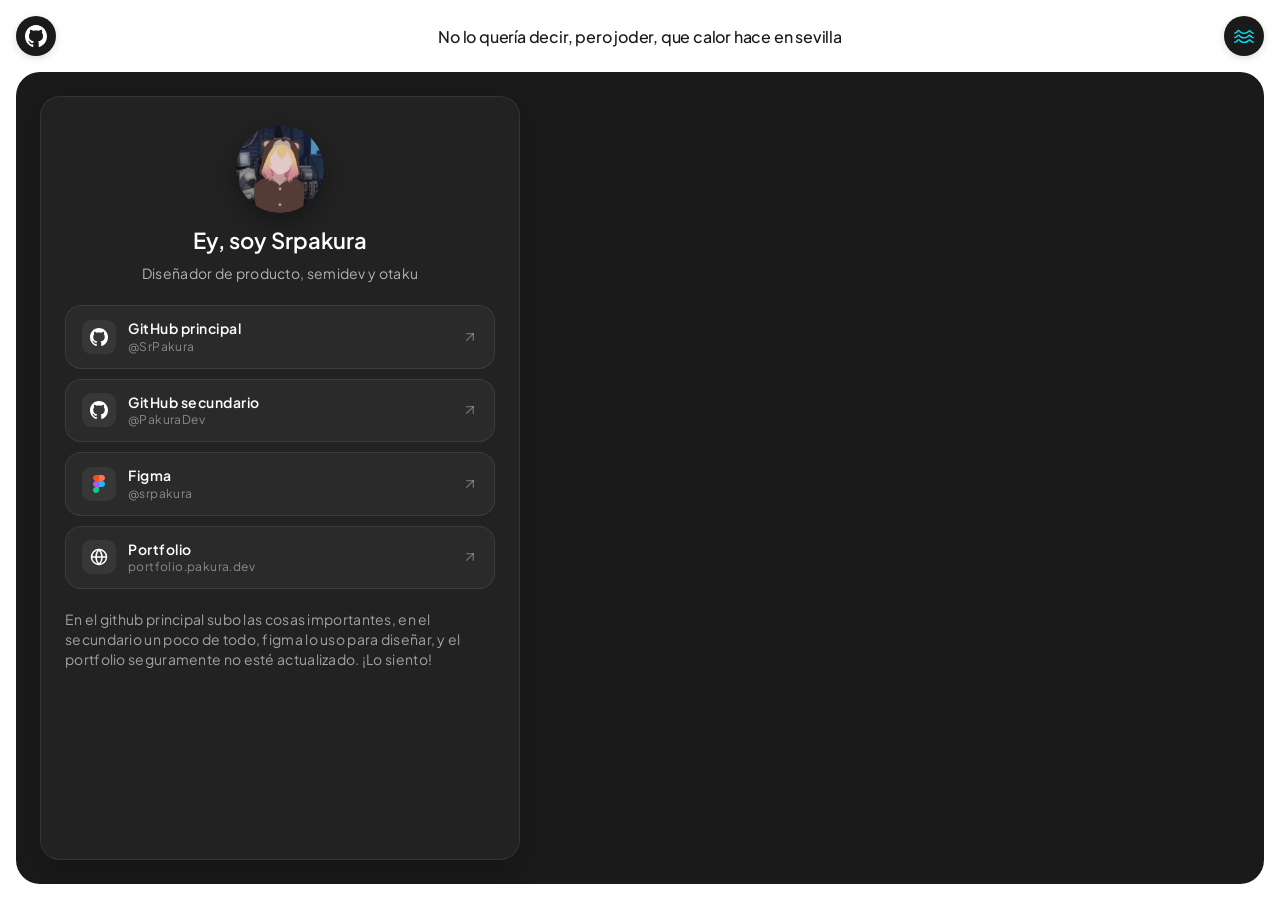
==== index.html @ 119c2c94 "style: set links to 1-column vertical list for all viewports" ====
<!DOCTYPE html>
<html lang="es">
<head>
  <meta charset="UTF-8" />
  <meta name="viewport" content="width=device-width, initial-scale=1.0, maximum-scale=1.0, user-scalable=no, viewport-fit=cover" />
  <title>Main pakura</title>
  <link rel="icon" type="image/svg+xml" href="assets/icons/favicon.svg" />
  <link rel="stylesheet" href="style.css?v=12" />
</head>
<body>
  <!-- Contenedor de la página principal -->
  <div id="pageContainer" class="page-container">
    <header class="app-header">
      <a href="https://github.com/PakuraDev/Pakura_Dev_Page" target="_blank" rel="noopener noreferrer" class="header-btn" aria-label="GitHub" title="GitHub">
        <img src="assets/icons/github.svg" alt="GitHub" width="22" height="22" />
      </a>

      <p class="status-phrase">
        <span class="phrase-desktop">No lo quería decir, pero joder, que calor hace en sevilla</span>
        <span class="phrase-mobile">Hace calor</span>
      </p>

      <button id="btnVerMar" class="header-btn" aria-label="Ver el mar" title="Ver el mar">
        <img src="assets/icons/wave.svg" alt="Ver el mar" width="22" height="22" />
      </button>
    </header>

    <!-- Contenedor central (Bento / Linktree) -->
    <main class="bento-container">
      <div class="content-scroll">
        <div class="bento-grid">
          
          <!-- Categoría 1: Presentación y enlaces principales -->
          <section class="bento-card presentation-card">
            <div class="profile-header">
              <div class="avatar-wrapper">
                <img src="assets/images/SrPakura.png" alt="SrPakura" class="profile-avatar" onerror="this.onerror=null; this.src='assets/icons/favicon.svg';" />
              </div>
              <h1 class="profile-name">Ey, soy Srpakura</h1>
              <p class="profile-bio">Diseñador de producto, semidev y otaku</p>
            </div>

            <!-- Grid de enlaces principales (2x2 / 4 links) -->
            <div class="links-grid">
              <a href="https://github.com/SrPakura" target="_blank" rel="noopener noreferrer" class="link-item" title="GitHub principal">
                <div class="link-icon">
                  <img src="assets/icons/github.svg" alt="GitHub" width="20" height="20" />
                </div>
                <div class="link-info">
                  <span class="link-title">GitHub principal</span>
                  <span class="link-url">@SrPakura</span>
                </div>
                <svg class="link-arrow" width="16" height="16" viewBox="0 0 24 24" fill="none" stroke="currentColor" stroke-width="2" stroke-linecap="round" stroke-linejoin="round">
                  <line x1="7" y1="17" x2="17" y2="7"></line>
                  <polyline points="7 7 17 7 17 17"></polyline>
                </svg>
              </a>

              <a href="https://github.com/PakuraDev" target="_blank" rel="noopener noreferrer" class="link-item" title="GitHub secundario">
                <div class="link-icon">
                  <img src="assets/icons/github.svg" alt="GitHub" width="20" height="20" />
                </div>
                <div class="link-info">
                  <span class="link-title">GitHub secundario</span>
                  <span class="link-url">@PakuraDev</span>
                </div>
                <svg class="link-arrow" width="16" height="16" viewBox="0 0 24 24" fill="none" stroke="currentColor" stroke-width="2" stroke-linecap="round" stroke-linejoin="round">
                  <line x1="7" y1="17" x2="17" y2="7"></line>
                  <polyline points="7 7 17 7 17 17"></polyline>
                </svg>
              </a>

              <a href="https://www.figma.com/@srpakura" target="_blank" rel="noopener noreferrer" class="link-item" title="Figma">
                <div class="link-icon">
                  <img src="assets/icons/figma.svg" alt="Figma" width="20" height="20" />
                </div>
                <div class="link-info">
                  <span class="link-title">Figma</span>
                  <span class="link-url">@srpakura</span>
                </div>
                <svg class="link-arrow" width="16" height="16" viewBox="0 0 24 24" fill="none" stroke="currentColor" stroke-width="2" stroke-linecap="round" stroke-linejoin="round">
                  <line x1="7" y1="17" x2="17" y2="7"></line>
                  <polyline points="7 7 17 7 17 17"></polyline>
                </svg>
              </a>

              <a href="https://portfolio.pakura.dev/" target="_blank" rel="noopener noreferrer" class="link-item" title="Portfolio">
                <div class="link-icon link-icon-stroke">
                  <img src="assets/icons/globe.svg" alt="Portfolio" width="20" height="20" />
                </div>
                <div class="link-info">
                  <span class="link-title">Portfolio</span>
                  <span class="link-url">portfolio.pakura.dev</span>
                </div>
                <svg class="link-arrow" width="16" height="16" viewBox="0 0 24 24" fill="none" stroke="currentColor" stroke-width="2" stroke-linecap="round" stroke-linejoin="round">
                  <line x1="7" y1="17" x2="17" y2="7"></line>
                  <polyline points="7 7 17 7 17 17"></polyline>
                </svg>
              </a>
            </div>

            <!-- Detalles -->
            <p class="details-text">
              En el github principal subo las cosas importantes, en el secundario un poco de todo, figma lo uso para diseñar, y el portfolio seguramente no esté actualizado. ¡Lo siento!
            </p>

            <!-- Frame vacío de 16px abajo para padding -->
            <div class="bottom-spacer" aria-hidden="true"></div>
          </section>

        </div>
      </div>
    </main>
  </div>

  <canvas id="glCanvas"></canvas>
  <div id="lilyPadsContainer" class="lily-pads-container"></div>

  <!-- Audio de fondo ambiental -->
  <audio id="bgAudio" loop preload="auto">
    <source src="assets/water/sound.opus" type="audio/ogg; codecs=opus" />
    <source src="assets/water/sound.mp3" type="audio/mpeg" />
  </audio>

  <script src="main.js?v=8"></script>
</body>
</html>
---- style.css ----
/* Fuentes locales Plus Jakarta Sans */
@font-face {
  font-family: 'Plus Jakarta Sans';
  font-style: normal;
  font-weight: 400;
  font-display: swap;
  src: url('assets/fonts/PlusJakartaSans-400.woff2') format('woff2');
}

@font-face {
  font-family: 'Plus Jakarta Sans';
  font-style: normal;
  font-weight: 500;
  font-display: swap;
  src: url('assets/fonts/PlusJakartaSans-500.woff2') format('woff2');
}

@font-face {
  font-family: 'Plus Jakarta Sans';
  font-style: normal;
  font-weight: 600;
  font-display: swap;
  src: url('assets/fonts/PlusJakartaSans-600.woff2') format('woff2');
}

@font-face {
  font-family: 'Plus Jakarta Sans';
  font-style: normal;
  font-weight: 700;
  font-display: swap;
  src: url('assets/fonts/PlusJakartaSans-700.woff2') format('woff2');
}

:root {
  /* Paleta de colores */
  --negro-800: #1a1a1a;
  --negro-700: #262626;
  --negro-600: #333333;
  --blanco-50: #ffffff;
  --blanco-100: #f0f0f0;
  --aqua-500: #00e5ff;

  /* Tipografías */
  --font-family-base: 'Plus Jakarta Sans', -apple-system, BlinkMacSystemFont, "Segoe UI", Roboto, sans-serif;
  --font-family-code: 'Fira Code', ui-monospace, SFMono-Regular, Menlo, Monaco, Consolas, monospace;

  /* ==========================================================================
     DESIGN TOKENS - PC / DESKTOP (Default)
     ========================================================================== */
  --type-h1-size: 48px;
  --type-h1-weight: 700;
  --type-h1-spacing: -0.5px;
  --type-h1-line-height: 117%;

  --type-h2-size: 36px;
  --type-h2-weight: 700;
  --type-h2-spacing: -0.25px;
  --type-h2-line-height: 122%;

  --type-h3-size: 28px;
  --type-h3-weight: 600;
  --type-h3-spacing: 0px;
  --type-h3-line-height: 129%;

  --type-h4-size: 22px;
  --type-h4-weight: 600;
  --type-h4-spacing: 0px;
  --type-h4-line-height: 127%;

  --type-p-large-size: 18px;
  --type-p-large-weight: 400;
  --type-p-large-spacing: 0.15px;
  --type-p-large-line-height: 156%;

  --type-p-size: 16px;
  --type-p-weight: 400;
  --type-p-spacing: 0.25px;
  --type-p-line-height: 150%;

  --type-p-small-size: 14px;
  --type-p-small-weight: 400;
  --type-p-small-spacing: 0.3px;
  --type-p-small-line-height: 143%;

  --type-caption-size: 12px;
  --type-caption-weight: 400;
  --type-caption-spacing: 0.4px;
  --type-caption-line-height: 133%;

  --type-button-size: 14px;
  --type-button-weight: 600;
  --type-button-spacing: 0.5px;
  --type-button-line-height: 140%;

  --type-code-inline-size: 14px;
  --type-code-inline-weight: 400;
  --type-code-inline-spacing: 0px;
  --type-code-inline-line-height: 143%;

  --type-code-block-size: 14px;
  --type-code-block-weight: 400;
  --type-code-block-spacing: 0px;
  --type-code-block-line-height: 160%;
}

/* Tablet Tokens (600px - 959px) */
@media (max-width: 959px) {
  :root {
    --type-h1-size: 40px;
    --type-h1-line-height: 120%;

    --type-h2-size: 32px;
    --type-h2-line-height: 125%;

    --type-h3-size: 24px;
    --type-h3-line-height: 133%;

    --type-h4-size: 20px;
    --type-h4-line-height: 130%;

    --type-p-large-size: 18px;
    --type-p-large-line-height: 156%;

    --type-p-size: 16px;
    --type-p-line-height: 150%;

    --type-p-small-size: 14px;
    --type-p-small-line-height: 143%;

    --type-caption-size: 12px;
    --type-caption-line-height: 133%;

    --type-button-size: 14px;
    --type-button-line-height: 140%;

    --type-code-inline-line-height: 143%;
    --type-code-block-line-height: 160%;
  }
}

/* Mobile Tokens (< 600px) */
@media (max-width: 599px) {
  :root {
    --type-h1-size: 32px;
    --type-h1-line-height: 125%;

    --type-h2-size: 28px;
    --type-h2-line-height: 129%;

    --type-h3-size: 22px;
    --type-h3-line-height: 127%;

    --type-h4-size: 18px;
    --type-h4-line-height: 133%;

    --type-p-large-size: 16px;
    --type-p-large-line-height: 150%;

    --type-p-size: 16px;
    --type-p-line-height: 150%;

    --type-p-small-size: 14px;
    --type-p-small-line-height: 143%;

    --type-caption-size: 12px;
    --type-caption-line-height: 133%;

    --type-button-size: 14px;
    --type-button-line-height: 140%;

    --type-code-inline-line-height: 138%;
    --type-code-block-line-height: 154%;
  }
}

/* Typography Utility Classes */
.type-h1 {
  font-family: var(--font-family-base);
  font-size: var(--type-h1-size);
  font-weight: var(--type-h1-weight);
  letter-spacing: var(--type-h1-spacing);
  line-height: var(--type-h1-line-height);
  text-transform: none;
  text-decoration: none;
}

.type-h2 {
  font-family: var(--font-family-base);
  font-size: var(--type-h2-size);
  font-weight: var(--type-h2-weight);
  letter-spacing: var(--type-h2-spacing);
  line-height: var(--type-h2-line-height);
  text-transform: none;
  text-decoration: none;
}

.type-h3 {
  font-family: var(--font-family-base);
  font-size: var(--type-h3-size);
  font-weight: var(--type-h3-weight);
  letter-spacing: var(--type-h3-spacing);
  line-height: var(--type-h3-line-height);
  text-transform: none;
  text-decoration: none;
}

.type-h4 {
  font-family: var(--font-family-base);
  font-size: var(--type-h4-size);
  font-weight: var(--type-h4-weight);
  letter-spacing: var(--type-h4-spacing);
  line-height: var(--type-h4-line-height);
  text-transform: none;
  text-decoration: none;
}

.type-p-large {
  font-family: var(--font-family-base);
  font-size: var(--type-p-large-size);
  font-weight: var(--type-p-large-weight);
  letter-spacing: var(--type-p-large-spacing);
  line-height: var(--type-p-large-line-height);
  text-transform: none;
  text-decoration: none;
}

.type-p {
  font-family: var(--font-family-base);
  font-size: var(--type-p-size);
  font-weight: var(--type-p-weight);
  letter-spacing: var(--type-p-spacing);
  line-height: var(--type-p-line-height);
  text-transform: none;
  text-decoration: none;
}

.type-p-small {
  font-family: var(--font-family-base);
  font-size: var(--type-p-small-size);
  font-weight: var(--type-p-small-weight);
  letter-spacing: var(--type-p-small-spacing);
  line-height: var(--type-p-small-line-height);
  text-transform: none;
  text-decoration: none;
}

.type-caption {
  font-family: var(--font-family-base);
  font-size: var(--type-caption-size);
  font-weight: var(--type-caption-weight);
  letter-spacing: var(--type-caption-spacing);
  line-height: var(--type-caption-line-height);
  text-transform: none;
  text-decoration: none;
}

.type-button {
  font-family: var(--font-family-base);
  font-size: var(--type-button-size);
  font-weight: var(--type-button-weight);
  letter-spacing: var(--type-button-spacing);
  line-height: var(--type-button-line-height);
  text-transform: none;
  text-decoration: none;
}

.type-code-inline {
  font-family: var(--font-family-code);
  font-size: var(--type-code-inline-size);
  font-weight: var(--type-code-inline-weight);
  letter-spacing: var(--type-code-inline-spacing);
  line-height: var(--type-code-inline-line-height);
  text-transform: none;
  text-decoration: none;
}

.type-code-block {
  font-family: var(--font-family-code);
  font-size: var(--type-code-block-size);
  font-weight: var(--type-code-block-weight);
  letter-spacing: var(--type-code-block-spacing);
  line-height: var(--type-code-block-line-height);
  text-transform: none;
  text-decoration: none;
}

* {
  box-sizing: border-box;
  margin: 0;
  padding: 0;
}

html, body {
  width: 100%;
  height: 100%;
  height: 100dvh;
  overflow: hidden;
  background: #37B6C5;
  font-family: 'Plus Jakarta Sans', -apple-system, BlinkMacSystemFont, "Segoe UI", Roboto, sans-serif;
  -webkit-font-smoothing: antialiased;
  -moz-osx-font-smoothing: grayscale;
}

/* Contenedor de la página principal */
.page-container {
  position: fixed;
  inset: 0;
  width: 100%;
  height: 100%;
  height: 100dvh;
  background: var(--blanco-50);
  z-index: 100;
  display: flex;
  flex-direction: column;
  padding: 16px;
  padding-top: max(16px, env(safe-area-inset-top));
  padding-bottom: max(16px, env(safe-area-inset-bottom));
  padding-left: max(16px, env(safe-area-inset-left));
  padding-right: max(16px, env(safe-area-inset-right));
  opacity: 1;
  visibility: visible;
  transition: opacity 0.6s cubic-bezier(0.4, 0, 0.2, 1), visibility 0.6s ease;
  will-change: opacity, visibility;
}

.page-container.fade-out {
  opacity: 0;
  visibility: hidden;
  pointer-events: none;
}

/* Header superior */
.app-header {
  display: flex;
  justify-content: space-between;
  align-items: center;
  width: 100%;
  height: 40px;
  margin-bottom: 16px;
  padding: 0;
}

.header-btn {
  width: 40px;
  height: 40px;
  border-radius: 50%;
  background: var(--negro-800);
  border: none;
  outline: none;
  display: flex;
  justify-content: center;
  align-items: center;
  cursor: pointer;
  text-decoration: none;
  transition: transform 0.2s cubic-bezier(0.4, 0, 0.2, 1), background-color 0.2s ease, box-shadow 0.2s ease;
  box-shadow: 0 2px 8px rgba(0, 0, 0, 0.14);
  user-select: none;
  -webkit-tap-highlight-color: transparent;
}

.header-btn:hover {
  background: var(--negro-700);
  transform: scale(1.06);
  box-shadow: 0 4px 14px rgba(0, 0, 0, 0.24);
}

.header-btn:active {
  transform: scale(0.95);
}

.status-phrase {
  font-family: 'Plus Jakarta Sans', sans-serif;
  font-size: 16px;
  font-weight: 500;
  color: var(--negro-800);
  letter-spacing: -0.2px;
  text-align: center;
  user-select: none;
}

.phrase-desktop {
  display: inline;
}

.phrase-mobile {
  display: none;
}

/* Contenedor central (Bento / Linktree) con bordes de 24px */
.bento-container {
  flex: 1;
  width: 100%;
  background: var(--negro-800);
  border-radius: 24px;
  overflow: hidden;
  position: relative;
  display: flex;
  flex-direction: column;
  transition: background-color 0.5s ease;
}

/* Área de scroll interna */
.content-scroll {
  flex: 1;
  width: 100%;
  height: 100%;
  overflow-y: auto;
  overflow-x: hidden;
  padding: 24px;
  scrollbar-width: thin;
  scrollbar-color: rgba(255, 255, 255, 0.15) transparent;
}

.content-scroll::-webkit-scrollbar {
  width: 6px;
}

.content-scroll::-webkit-scrollbar-track {
  background: transparent;
}

.content-scroll::-webkit-scrollbar-thumb {
  background: rgba(255, 255, 255, 0.15);
  border-radius: 999px;
}

.content-scroll::-webkit-scrollbar-thumb:hover {
  background: rgba(255, 255, 255, 0.28);
}

/* Bento Grid: En PC horizontal / multi-columna, en móvil Linktree centrado */
.bento-grid {
  display: flex;
  flex-direction: row;
  align-items: stretch;
  gap: 24px;
  width: 100%;
  min-height: 100%;
  height: 100%;
}

/* Card base */
.bento-card {
  background: rgba(255, 255, 255, 0.04);
  border: 1px solid rgba(255, 255, 255, 0.08);
  border-radius: 20px;
  transition: opacity 0.4s cubic-bezier(0.4, 0, 0.2, 1),
              transform 0.4s cubic-bezier(0.4, 0, 0.2, 1),
              background-color 0.4s ease,
              border-color 0.4s ease,
              box-shadow 0.4s ease;
}

/* Tarjeta oculta en Modo Mar */
.bento-card.card-hidden {
  opacity: 0 !important;
  transform: scale(0.92) !important;
  pointer-events: none !important;
}

/* ==========================================================================
   MODO MAR (Sea Mode)
   ========================================================================== */
.page-container.sea-mode {
  background: transparent;
}

.page-container.sea-mode .bento-container {
  background: transparent;
}

.page-container.sea-mode .bento-card {
  background: rgba(255, 255, 255, 0.4);
  border-color: rgba(26, 26, 26, 0.14);
  box-shadow: 0 12px 36px rgba(12, 60, 70, 0.18);
  cursor: pointer;
}

.page-container.sea-mode .profile-name {
  color: var(--negro-800);
}

.page-container.sea-mode .profile-bio {
  color: rgba(26, 26, 26, 0.72);
}

.page-container.sea-mode .details-text {
  color: rgba(26, 26, 26, 0.68);
}

.page-container.sea-mode .link-item {
  background: rgba(255, 255, 255, 0.5);
  border-color: rgba(26, 26, 26, 0.12);
  box-shadow: 0 2px 8px rgba(0, 0, 0, 0.04);
}

.page-container.sea-mode .link-item:hover {
  background: rgba(255, 255, 255, 0.85);
  border-color: var(--negro-800);
  box-shadow: 0 4px 16px rgba(0, 0, 0, 0.12);
}

.page-container.sea-mode .link-title {
  color: var(--negro-800);
}

.page-container.sea-mode .link-url {
  color: rgba(26, 26, 26, 0.55);
}

.page-container.sea-mode .link-icon {
  background: rgba(0, 0, 0, 0.06);
}

.page-container.sea-mode .link-item:not([title="Figma"]) .link-icon img {
  filter: invert(1) brightness(0.1);
}

.page-container.sea-mode .link-arrow {
  color: rgba(26, 26, 26, 0.4);
}

.page-container.sea-mode .link-item:hover .link-arrow {
  color: var(--negro-800);
}

/* Categoría 1: Tarjeta de Presentación */
.presentation-card {
  width: 480px;
  max-width: 100%;
  min-height: 100%;
  height: 100%;
  flex-shrink: 0;
  padding: 28px 24px 0 24px;
  display: flex;
  flex-direction: column;
  gap: 18px;
  box-sizing: border-box;
  box-shadow: 0 10px 30px rgba(0, 0, 0, 0.2);
}

/* Cabecera de perfil / presentación */
.profile-header {
  display: flex;
  flex-direction: column;
  align-items: center;
  text-align: center;
  gap: 8px;
  margin-bottom: 4px;
}

.avatar-wrapper {
  width: 88px;
  height: 88px;
  border-radius: 50%;
  padding: 0;
  background: transparent;
  box-shadow: 0 8px 24px rgba(0, 0, 0, 0.35);
  margin-bottom: 6px;
  overflow: hidden;
  display: flex;
  align-items: center;
  justify-content: center;
}

.profile-avatar {
  width: 100%;
  height: 100%;
  max-width: 100%;
  max-height: 100%;
  border-radius: 50%;
  object-fit: cover;
  background: var(--negro-700);
  display: block;
}

.profile-name {
  font-family: var(--font-family-base);
  font-size: var(--type-h4-size);
  font-weight: var(--type-h4-weight);
  letter-spacing: var(--type-h4-spacing);
  line-height: var(--type-h4-line-height);
  color: var(--blanco-50);
}

.profile-bio {
  font-family: var(--font-family-base);
  font-size: var(--type-p-small-size);
  font-weight: var(--type-p-small-weight);
  letter-spacing: var(--type-p-small-spacing);
  line-height: var(--type-p-small-line-height);
  color: rgba(255, 255, 255, 0.65);
}

/* Lista vertical de enlaces (Modo lista 1-columna Linktree) */
.links-grid {
  display: flex;
  flex-direction: column;
  gap: 10px;
  width: 100%;
}

.link-item {
  display: flex;
  align-items: center;
  gap: 12px;
  padding: 13px 16px;
  width: 100%;
  box-sizing: border-box;
  background: rgba(255, 255, 255, 0.04);
  border: 1px solid rgba(255, 255, 255, 0.08);
  border-radius: 16px;
  text-decoration: none;
  transition: transform 0.2s cubic-bezier(0.4, 0, 0.2, 1), background-color 0.2s ease, border-color 0.2s ease, box-shadow 0.2s ease;
  user-select: none;
  -webkit-tap-highlight-color: transparent;
}

.link-item:hover {
  background: rgba(255, 255, 255, 0.08);
  border-color: rgba(0, 229, 255, 0.45);
  transform: translateY(-2px);
  box-shadow: 0 4px 16px rgba(0, 0, 0, 0.35);
}

.link-item:active {
  transform: scale(0.97);
}

.link-icon {
  width: 34px;
  height: 34px;
  border-radius: 9px;
  background: rgba(255, 255, 255, 0.06);
  display: flex;
  align-items: center;
  justify-content: center;
  flex-shrink: 0;
}

.link-icon img {
  width: 18px;
  height: 18px;
  display: block;
}

.link-info {
  display: flex;
  flex-direction: column;
  min-width: 0;
  flex: 1;
}

.link-title {
  font-family: var(--font-family-base);
  font-size: var(--type-button-size);
  font-weight: var(--type-button-weight);
  letter-spacing: var(--type-button-spacing);
  line-height: var(--type-button-line-height);
  color: var(--blanco-50);
  white-space: nowrap;
  overflow: hidden;
  text-overflow: ellipsis;
}

.link-url {
  font-family: var(--font-family-base);
  font-size: var(--type-caption-size);
  font-weight: var(--type-caption-weight);
  letter-spacing: var(--type-caption-spacing);
  line-height: var(--type-caption-line-height);
  color: rgba(255, 255, 255, 0.45);
  white-space: nowrap;
  overflow: hidden;
  text-overflow: ellipsis;
}

.link-arrow {
  color: rgba(255, 255, 255, 0.3);
  flex-shrink: 0;
  transition: transform 0.2s ease, color 0.2s ease;
}

.link-item:hover .link-arrow {
  transform: translate(2px, -2px);
  color: var(--aqua-500);
}

/* Texto de Detalles */
.details-text {
  width: 100%;
  font-family: var(--font-family-base);
  font-size: var(--type-p-small-size);
  font-weight: var(--type-p-small-weight);
  letter-spacing: var(--type-p-small-spacing);
  line-height: var(--type-p-small-line-height);
  color: rgba(255, 255, 255, 0.58);
  box-sizing: border-box;
  text-align: left;
  padding: 2px 0;
}

/* Frame vacío de 16px abajo para padding */
.bottom-spacer {
  height: 16px;
  min-height: 16px;
  width: 100%;
  flex-shrink: 0;
}

/* Responsive para Tablets y Móviles (< 960px) */
@media (max-width: 959px) {
  .content-scroll {
    padding: 16px 12px;
    display: flex;
    flex-direction: column;
    height: 100%;
  }

  .bento-grid {
    flex-direction: column;
    align-items: stretch;
    width: 100%;
    max-width: 480px;
    margin: 0 auto;
    flex: 1;
    min-height: 100%;
    gap: 16px;
  }

  .presentation-card {
    width: 100%;
    max-width: 100%;
    min-height: 100%;
    flex: 1;
    padding: 24px 18px 0 18px;
    border-radius: 18px;
    gap: 16px;
  }
}

/* Responsive para pantallas móviles (< 600px) */
@media (max-width: 599px) {
  .page-container {
    padding: 16px;
    padding-top: max(16px, env(safe-area-inset-top));
    padding-bottom: max(16px, env(safe-area-inset-bottom));
    padding-left: max(16px, env(safe-area-inset-left));
    padding-right: max(16px, env(safe-area-inset-right));
  }

  .app-header {
    height: 40px;
    margin-bottom: 16px;
  }

  .status-phrase {
    font-size: 14px;
  }

  .phrase-desktop {
    display: none;
  }

  .phrase-mobile {
    display: inline;
  }

  /* En móvil los enlaces se convierten en lista vertical 1-columna (Linktree puro) */
  .links-grid {
    grid-template-columns: 1fr;
    gap: 10px;
  }

  .link-item {
    padding: 13px 16px;
    border-radius: 16px;
  }

  .presentation-card {
    padding: 20px 14px 0 14px;
    gap: 14px;
  }
}

#glCanvas {
  display: block;
  width: 100vw;
  width: 100%;
  height: 100vh;
  height: 100dvh;
}

/* Contenedor y estilos de nenúfares de esquina */
.lily-pads-container {
  position: fixed;
  top: 0;
  left: 0;
  width: 100%;
  height: 100%;
  pointer-events: none;
  overflow: hidden;
  z-index: 10;
}

.lily-pad {
  position: absolute;
  pointer-events: none;
  user-select: none;
  -webkit-user-drag: none;
  object-fit: contain;
  max-width: 32vw;
  max-height: 32vh;
  filter: drop-shadow(0 5px 14px rgba(12, 60, 70, 0.22));
  will-change: transform;
}
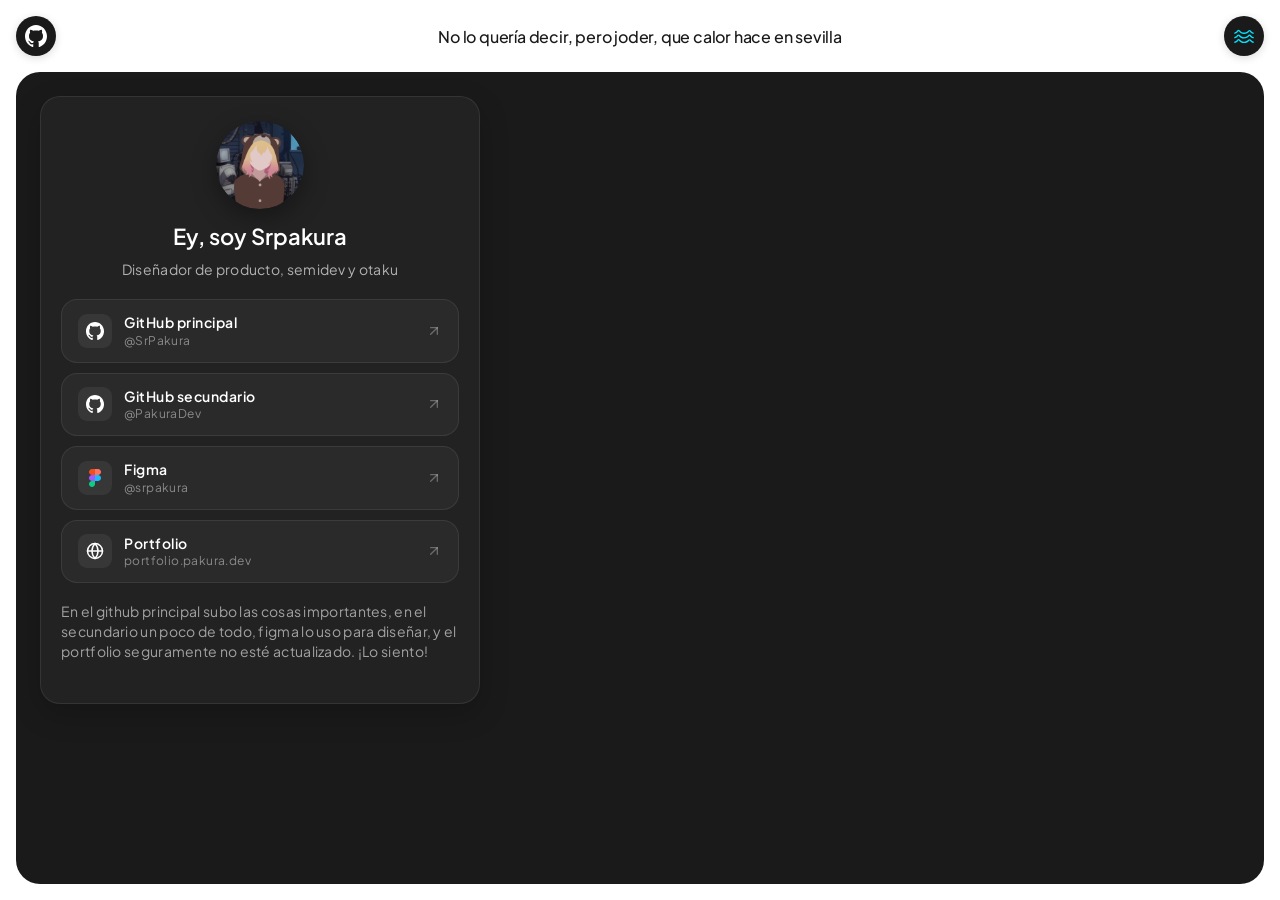
==== commit eb3bda0e: "fix: enable natural fluid scroll on mobile and tablet, adjust padding and bottom spacer" ====
--- a/index.html
+++ b/index.html
@@ -5,7 +5,7 @@
   <meta name="viewport" content="width=device-width, initial-scale=1.0, maximum-scale=1.0, user-scalable=no, viewport-fit=cover" />
   <title>Main pakura</title>
   <link rel="icon" type="image/svg+xml" href="assets/icons/favicon.svg" />
-  <link rel="stylesheet" href="style.css?v=12" />
+  <link rel="stylesheet" href="style.css?v=13" />
 </head>
 <body>
   <!-- Contenedor de la página principal -->
--- a/style.css
+++ b/style.css
@@ -432,11 +432,10 @@
 .bento-grid {
   display: flex;
   flex-direction: row;
-  align-items: stretch;
+  align-items: flex-start;
   gap: 24px;
   width: 100%;
-  min-height: 100%;
-  height: 100%;
+  min-height: min-content;
 }
 
 /* Card base */
@@ -526,15 +525,15 @@
 
 /* Categoría 1: Tarjeta de Presentación */
 .presentation-card {
-  width: 480px;
+  width: 440px;
   max-width: 100%;
-  min-height: 100%;
-  height: 100%;
+  height: auto;
+  min-height: min-content;
   flex-shrink: 0;
-  padding: 28px 24px 0 24px;
+  padding: 24px 20px 8px 20px;
   display: flex;
   flex-direction: column;
-  gap: 18px;
+  gap: 16px;
   box-sizing: border-box;
   box-shadow: 0 10px 30px rgba(0, 0, 0, 0.2);
 }
@@ -712,30 +711,30 @@
 @media (max-width: 959px) {
   .content-scroll {
     padding: 16px 12px;
-    display: flex;
-    flex-direction: column;
-    height: 100%;
+    display: block;
+    overflow-y: auto;
+    -webkit-overflow-scrolling: touch;
   }
 
   .bento-grid {
     flex-direction: column;
-    align-items: stretch;
+    align-items: center;
     width: 100%;
     max-width: 480px;
     margin: 0 auto;
-    flex: 1;
-    min-height: 100%;
+    min-height: min-content;
     gap: 16px;
+    padding-bottom: 8px;
   }
 
   .presentation-card {
     width: 100%;
-    max-width: 100%;
-    min-height: 100%;
-    flex: 1;
-    padding: 24px 18px 0 18px;
+    max-width: 480px;
+    height: auto;
+    min-height: min-content;
+    padding: 22px 16px 8px 16px;
     border-radius: 18px;
-    gap: 16px;
+    gap: 14px;
   }
 }
 
@@ -766,19 +765,17 @@
     display: inline;
   }
 
-  /* En móvil los enlaces se convierten en lista vertical 1-columna (Linktree puro) */
   .links-grid {
-    grid-template-columns: 1fr;
     gap: 10px;
   }
 
   .link-item {
-    padding: 13px 16px;
-    border-radius: 16px;
+    padding: 12px 14px;
+    border-radius: 14px;
   }
 
   .presentation-card {
-    padding: 20px 14px 0 14px;
+    padding: 20px 14px 8px 14px;
     gap: 14px;
   }
 }
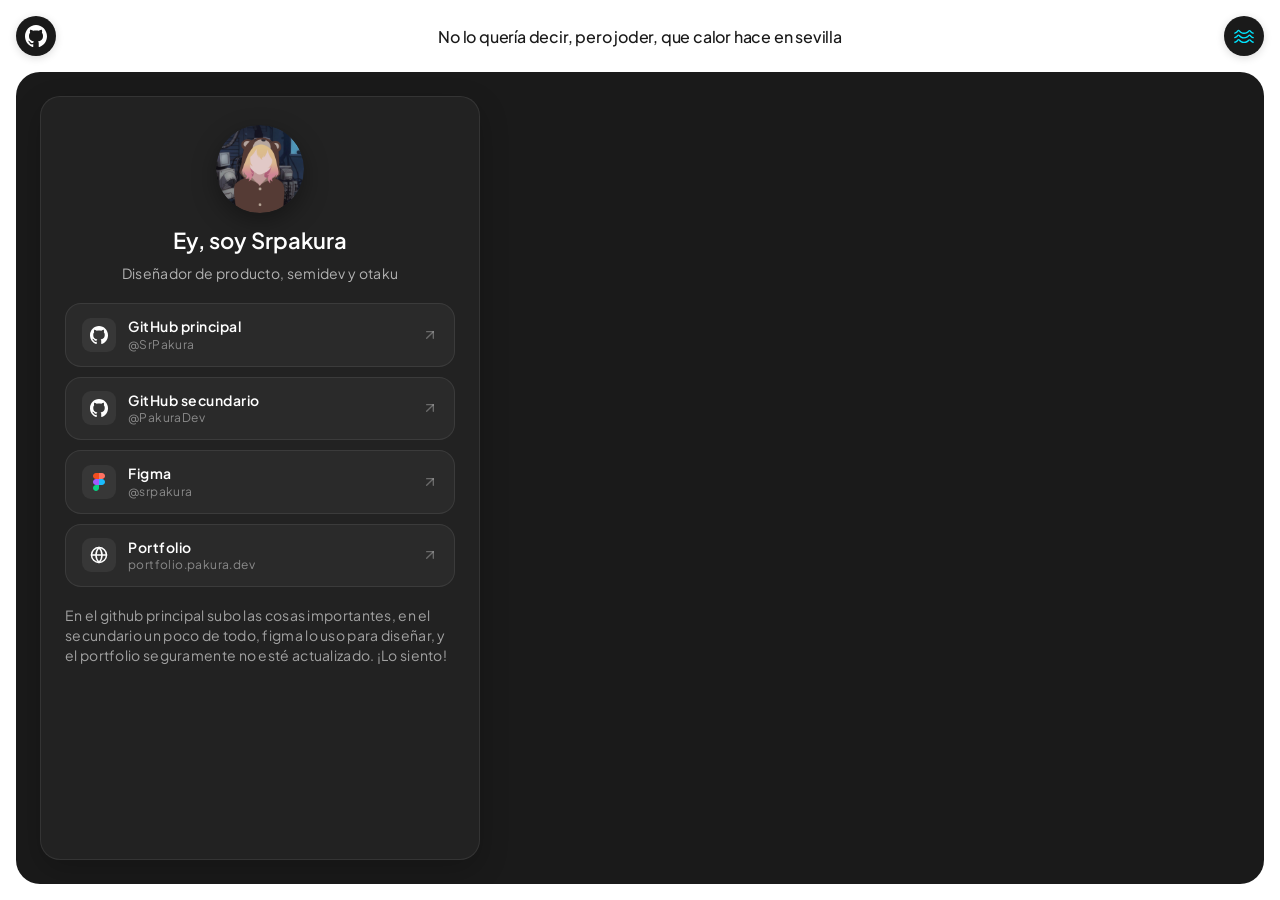
==== commit 0cf2e51c: "fix: explicit media query separation for PC (height 100%) and mobile (auto height with fluid scrolli" ====
--- a/index.html
+++ b/index.html
@@ -5,7 +5,7 @@
   <meta name="viewport" content="width=device-width, initial-scale=1.0, maximum-scale=1.0, user-scalable=no, viewport-fit=cover" />
   <title>Main pakura</title>
   <link rel="icon" type="image/svg+xml" href="assets/icons/favicon.svg" />
-  <link rel="stylesheet" href="style.css?v=13" />
+  <link rel="stylesheet" href="style.css?v=14" />
 </head>
 <body>
   <!-- Contenedor de la página principal -->
--- a/style.css
+++ b/style.css
@@ -527,13 +527,9 @@
 .presentation-card {
   width: 440px;
   max-width: 100%;
-  height: auto;
-  min-height: min-content;
   flex-shrink: 0;
-  padding: 24px 20px 8px 20px;
   display: flex;
   flex-direction: column;
-  gap: 16px;
   box-sizing: border-box;
   box-shadow: 0 10px 30px rgba(0, 0, 0, 0.2);
 }
@@ -707,16 +703,54 @@
   flex-shrink: 0;
 }
 
-/* Responsive para Tablets y Móviles (< 960px) */
+/* ==========================================================================
+   DESKTOP / PC (min-width: 960px) - Alto completo 100% y distribución horizontal
+   ========================================================================== */
+@media (min-width: 960px) {
+  .content-scroll {
+    height: 100%;
+    padding: 24px;
+    display: flex;
+    overflow-x: auto;
+    overflow-y: hidden;
+    box-sizing: border-box;
+  }
+
+  .bento-grid {
+    display: flex;
+    flex-direction: row;
+    align-items: stretch;
+    gap: 24px;
+    width: 100%;
+    height: 100%;
+    min-height: 100%;
+  }
+
+  .presentation-card {
+    width: 440px;
+    height: 100%;
+    min-height: 100%;
+    padding: 28px 24px 20px 24px;
+    gap: 16px;
+  }
+}
+
+/* ==========================================================================
+   TABLETS Y MÓVILES (< 960px) - Altura auto con scroll fluido
+   ========================================================================== */
 @media (max-width: 959px) {
   .content-scroll {
     padding: 16px 12px;
     display: block;
+    height: 100%;
     overflow-y: auto;
+    overflow-x: hidden;
     -webkit-overflow-scrolling: touch;
+    box-sizing: border-box;
   }
 
   .bento-grid {
+    display: flex;
     flex-direction: column;
     align-items: center;
     width: 100%;
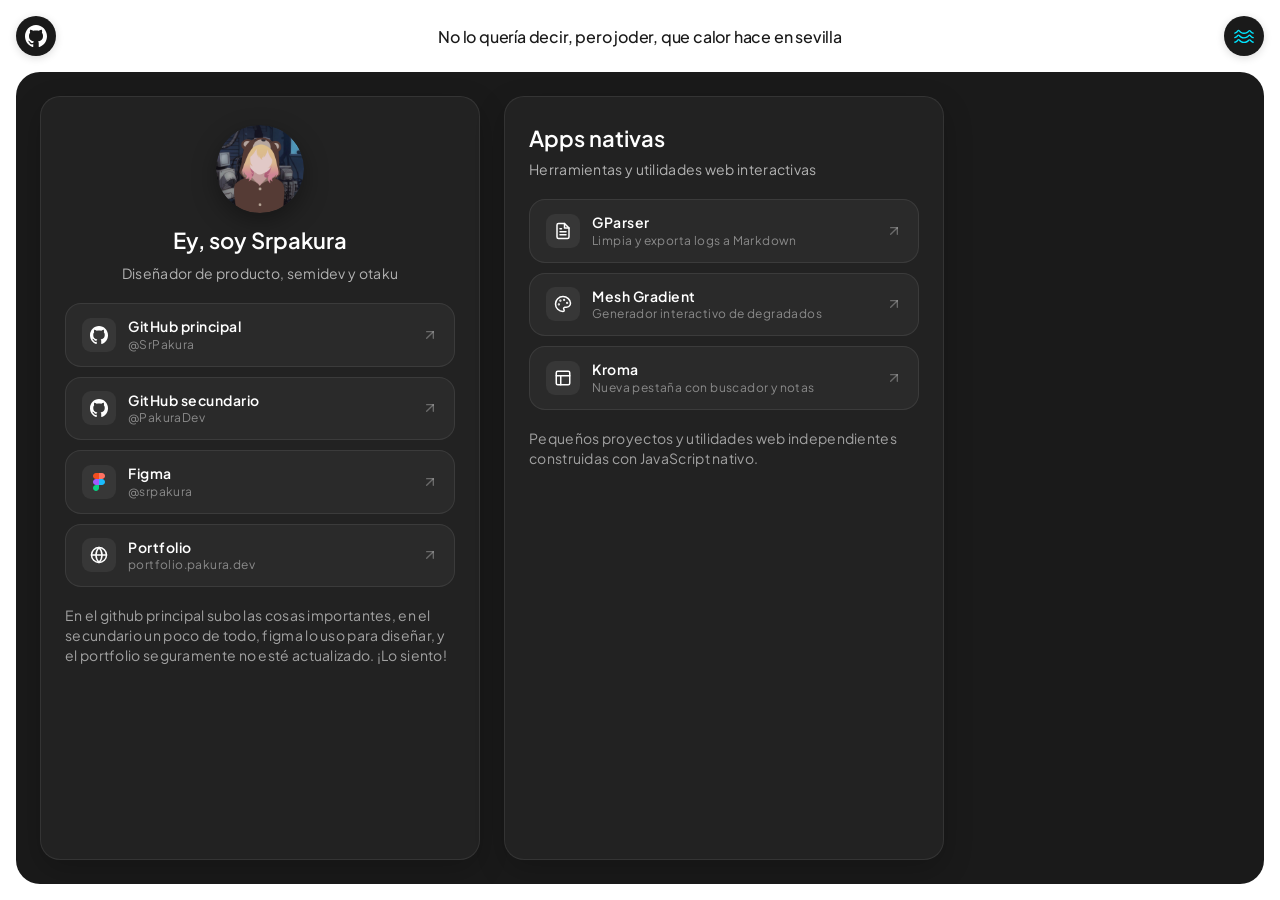
==== commit fb052aa7: "feat: añadir categoría Apps nativas al bento grid" ====
--- a/index.html
+++ b/index.html
@@ -5,7 +5,7 @@
   <meta name="viewport" content="width=device-width, initial-scale=1.0, maximum-scale=1.0, user-scalable=no, viewport-fit=cover" />
   <title>Main pakura</title>
   <link rel="icon" type="image/svg+xml" href="assets/icons/favicon.svg" />
-  <link rel="stylesheet" href="style.css?v=14" />
+  <link rel="stylesheet" href="style.css?v=17" />
 </head>
 <body>
   <!-- Contenedor de la página principal -->
@@ -103,9 +103,64 @@
             <p class="details-text">
               En el github principal subo las cosas importantes, en el secundario un poco de todo, figma lo uso para diseñar, y el portfolio seguramente no esté actualizado. ¡Lo siento!
             </p>
+          </section>
 
-            <!-- Frame vacío de 16px abajo para padding -->
-            <div class="bottom-spacer" aria-hidden="true"></div>
+          <!-- Categoría 2: Apps nativas -->
+          <section class="bento-card category-card">
+            <div class="category-header">
+              <h2 class="category-title">Apps nativas</h2>
+              <p class="category-subtitle">Herramientas y utilidades web interactivas</p>
+            </div>
+
+            <!-- Lista de aplicaciones -->
+            <div class="links-grid">
+              <a href="apps/gparser/" class="link-item" title="GParser">
+                <div class="link-icon link-icon-stroke">
+                  <img src="assets/icons/file-text.svg" alt="GParser" width="20" height="20" />
+                </div>
+                <div class="link-info">
+                  <span class="link-title">GParser</span>
+                  <span class="link-url">Limpia y exporta logs a Markdown</span>
+                </div>
+                <svg class="link-arrow" width="16" height="16" viewBox="0 0 24 24" fill="none" stroke="currentColor" stroke-width="2" stroke-linecap="round" stroke-linejoin="round">
+                  <line x1="7" y1="17" x2="17" y2="7"></line>
+                  <polyline points="7 7 17 7 17 17"></polyline>
+                </svg>
+              </a>
+
+              <a href="apps/mesh/" class="link-item" title="Mesh Gradient">
+                <div class="link-icon link-icon-stroke">
+                  <img src="assets/icons/palette.svg" alt="Mesh Gradient" width="20" height="20" />
+                </div>
+                <div class="link-info">
+                  <span class="link-title">Mesh Gradient</span>
+                  <span class="link-url">Generador interactivo de degradados</span>
+                </div>
+                <svg class="link-arrow" width="16" height="16" viewBox="0 0 24 24" fill="none" stroke="currentColor" stroke-width="2" stroke-linecap="round" stroke-linejoin="round">
+                  <line x1="7" y1="17" x2="17" y2="7"></line>
+                  <polyline points="7 7 17 7 17 17"></polyline>
+                </svg>
+              </a>
+
+              <a href="apps/Kroma/" class="link-item" title="Kroma">
+                <div class="link-icon link-icon-stroke">
+                  <img src="assets/icons/layout.svg" alt="Kroma" width="20" height="20" />
+                </div>
+                <div class="link-info">
+                  <span class="link-title">Kroma</span>
+                  <span class="link-url">Nueva pestaña con buscador y notas</span>
+                </div>
+                <svg class="link-arrow" width="16" height="16" viewBox="0 0 24 24" fill="none" stroke="currentColor" stroke-width="2" stroke-linecap="round" stroke-linejoin="round">
+                  <line x1="7" y1="17" x2="17" y2="7"></line>
+                  <polyline points="7 7 17 7 17 17"></polyline>
+                </svg>
+              </a>
+            </div>
+
+            <!-- Detalles -->
+            <p class="details-text">
+              Pequeños proyectos y utilidades web independientes construidas con JavaScript nativo.
+            </p>
           </section>
 
         </div>
--- a/style.css
+++ b/style.css
@@ -483,6 +483,14 @@
   color: rgba(26, 26, 26, 0.72);
 }
 
+.page-container.sea-mode .category-title {
+  color: var(--negro-800);
+}
+
+.page-container.sea-mode .category-subtitle {
+  color: rgba(26, 26, 26, 0.72);
+}
+
 .page-container.sea-mode .details-text {
   color: rgba(26, 26, 26, 0.68);
 }
@@ -523,8 +531,9 @@
   color: var(--negro-800);
 }
 
-/* Categoría 1: Tarjeta de Presentación */
-.presentation-card {
+/* Categoría 1 y tarjetas genéricas Bento */
+.presentation-card,
+.category-card {
   width: 440px;
   max-width: 100%;
   flex-shrink: 0;
@@ -532,6 +541,31 @@
   flex-direction: column;
   box-sizing: border-box;
   box-shadow: 0 10px 30px rgba(0, 0, 0, 0.2);
+}
+
+.category-header {
+  display: flex;
+  flex-direction: column;
+  gap: 6px;
+  margin-bottom: 4px;
+}
+
+.category-title {
+  font-family: var(--font-family-base);
+  font-size: var(--type-h4-size);
+  font-weight: var(--type-h4-weight);
+  letter-spacing: var(--type-h4-spacing);
+  line-height: var(--type-h4-line-height);
+  color: var(--blanco-50);
+}
+
+.category-subtitle {
+  font-family: var(--font-family-base);
+  font-size: var(--type-p-small-size);
+  font-weight: var(--type-p-small-weight);
+  letter-spacing: var(--type-p-small-spacing);
+  line-height: var(--type-p-small-line-height);
+  color: rgba(255, 255, 255, 0.65);
 }
 
 /* Cabecera de perfil / presentación */
@@ -693,14 +727,6 @@
   box-sizing: border-box;
   text-align: left;
   padding: 2px 0;
-}
-
-/* Frame vacío de 16px abajo para padding */
-.bottom-spacer {
-  height: 16px;
-  min-height: 16px;
-  width: 100%;
-  flex-shrink: 0;
 }
 
 /* ==========================================================================
@@ -726,7 +752,8 @@
     min-height: 100%;
   }
 
-  .presentation-card {
+  .presentation-card,
+  .category-card {
     width: 440px;
     height: 100%;
     min-height: 100%;
@@ -736,17 +763,25 @@
 }
 
 /* ==========================================================================
-   TABLETS Y MÓVILES (< 960px) - Altura auto con scroll fluido
+   TABLETS Y MÓVILES (< 960px) - Altura auto con scroll fluido y padding simétrico
    ========================================================================== */
 @media (max-width: 959px) {
   .content-scroll {
-    padding: 16px 12px;
+    padding: 16px;
     display: block;
     height: 100%;
     overflow-y: auto;
     overflow-x: hidden;
     -webkit-overflow-scrolling: touch;
     box-sizing: border-box;
+    scrollbar-width: none;
+    -ms-overflow-style: none;
+  }
+
+  .content-scroll::-webkit-scrollbar {
+    display: none;
+    width: 0;
+    height: 0;
   }
 
   .bento-grid {
@@ -758,17 +793,19 @@
     margin: 0 auto;
     min-height: min-content;
     gap: 16px;
-    padding-bottom: 8px;
-  }
-
-  .presentation-card {
+    padding: 0;
+  }
+
+  .presentation-card,
+  .category-card {
     width: 100%;
     max-width: 480px;
     height: auto;
     min-height: min-content;
-    padding: 22px 16px 8px 16px;
+    padding: 20px;
     border-radius: 18px;
-    gap: 14px;
+    gap: 16px;
+    box-sizing: border-box;
   }
 }
 
@@ -808,8 +845,9 @@
     border-radius: 14px;
   }
 
-  .presentation-card {
-    padding: 20px 14px 8px 14px;
+  .presentation-card,
+  .category-card {
+    padding: 18px;
     gap: 14px;
   }
 }
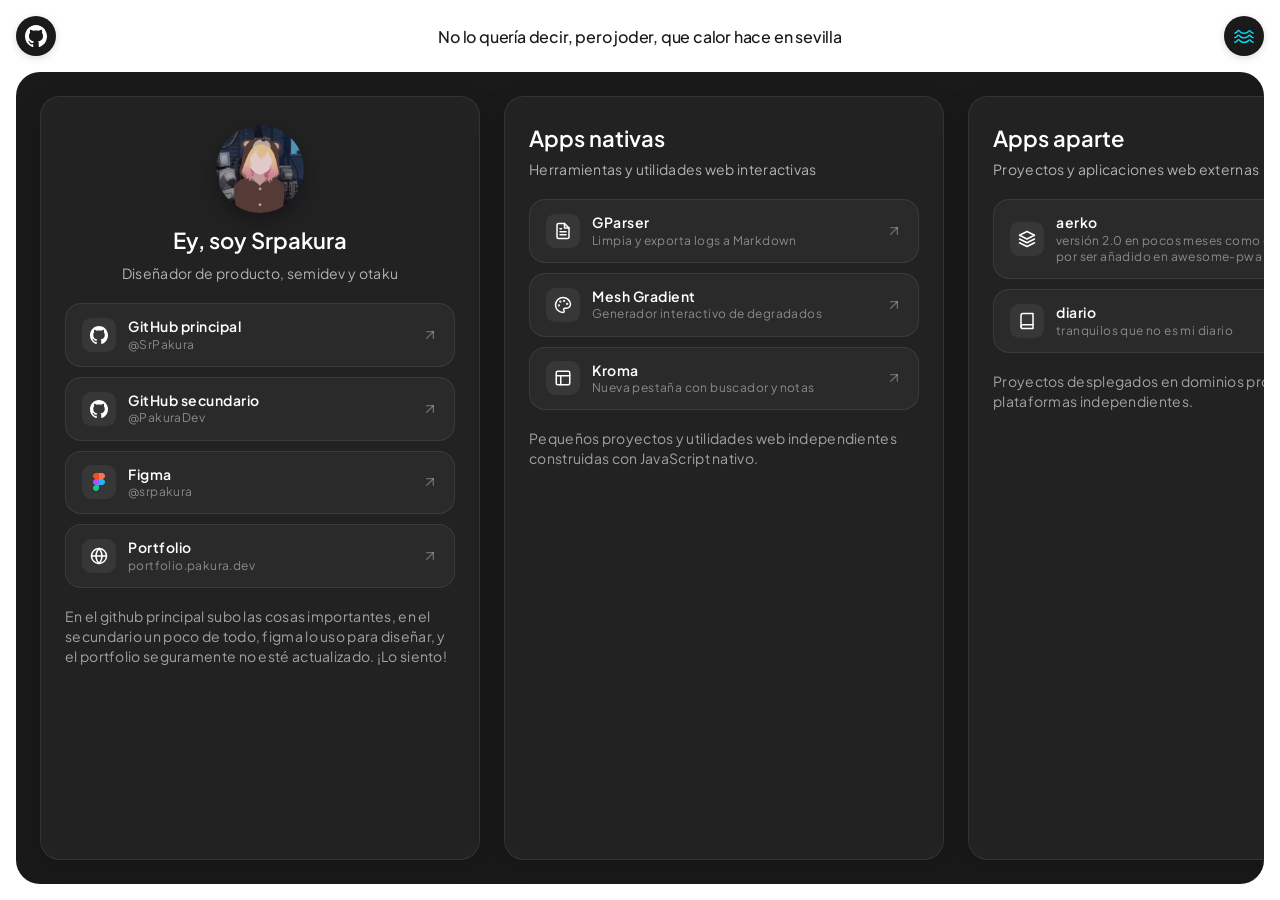
==== commit 4bd4f919: "feat: añadir categoría Apps aparte con aerko y diario" ====
--- a/index.html
+++ b/index.html
@@ -163,6 +163,50 @@
             </p>
           </section>
 
+          <!-- Categoría 3: Apps aparte -->
+          <section class="bento-card category-card">
+            <div class="category-header">
+              <h2 class="category-title">Apps aparte</h2>
+              <p class="category-subtitle">Proyectos y aplicaciones web externas</p>
+            </div>
+
+            <!-- Lista de aplicaciones externas -->
+            <div class="links-grid">
+              <a href="https://aerko.app" target="_blank" rel="noopener noreferrer" class="link-item" title="aerko">
+                <div class="link-icon link-icon-stroke">
+                  <img src="assets/icons/aerko.svg" alt="aerko" width="20" height="20" />
+                </div>
+                <div class="link-info">
+                  <span class="link-title">aerko</span>
+                  <span class="link-url">versión 2.0 en pocos meses como celebración por ser añadido en awesome-pwa</span>
+                </div>
+                <svg class="link-arrow" width="16" height="16" viewBox="0 0 24 24" fill="none" stroke="currentColor" stroke-width="2" stroke-linecap="round" stroke-linejoin="round">
+                  <line x1="7" y1="17" x2="17" y2="7"></line>
+                  <polyline points="7 7 17 7 17 17"></polyline>
+                </svg>
+              </a>
+
+              <a href="https://plastic-diary.pages.dev/" target="_blank" rel="noopener noreferrer" class="link-item" title="diario">
+                <div class="link-icon link-icon-stroke">
+                  <img src="assets/icons/book.svg" alt="diario" width="20" height="20" />
+                </div>
+                <div class="link-info">
+                  <span class="link-title">diario</span>
+                  <span class="link-url">tranquilos que no es mi diario</span>
+                </div>
+                <svg class="link-arrow" width="16" height="16" viewBox="0 0 24 24" fill="none" stroke="currentColor" stroke-width="2" stroke-linecap="round" stroke-linejoin="round">
+                  <line x1="7" y1="17" x2="17" y2="7"></line>
+                  <polyline points="7 7 17 7 17 17"></polyline>
+                </svg>
+              </a>
+            </div>
+
+            <!-- Detalles -->
+            <p class="details-text">
+              Proyectos desplegados en dominios propios y plataformas independientes.
+            </p>
+          </section>
+
         </div>
       </div>
     </main>
--- a/style.css
+++ b/style.css
@@ -697,11 +697,9 @@
   font-size: var(--type-caption-size);
   font-weight: var(--type-caption-weight);
   letter-spacing: var(--type-caption-spacing);
-  line-height: var(--type-caption-line-height);
+  line-height: 1.35;
   color: rgba(255, 255, 255, 0.45);
-  white-space: nowrap;
-  overflow: hidden;
-  text-overflow: ellipsis;
+  word-break: break-word;
 }
 
 .link-arrow {
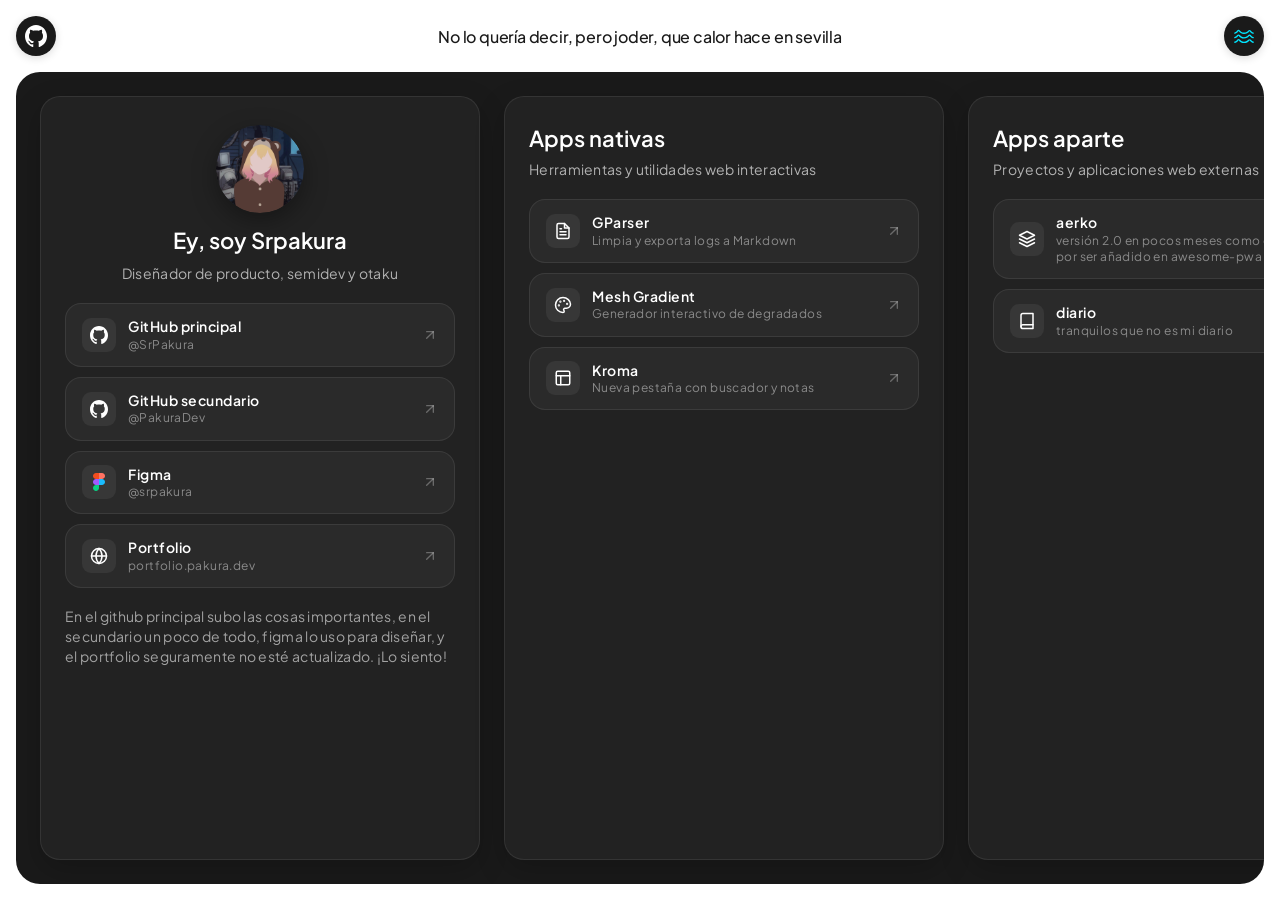
==== commit 1e9c2377: "style: eliminar textos de pie en las categorías de apps" ====
--- a/index.html
+++ b/index.html
@@ -156,11 +156,6 @@
                 </svg>
               </a>
             </div>
-
-            <!-- Detalles -->
-            <p class="details-text">
-              Pequeños proyectos y utilidades web independientes construidas con JavaScript nativo.
-            </p>
           </section>
 
           <!-- Categoría 3: Apps aparte -->
@@ -200,11 +195,6 @@
                 </svg>
               </a>
             </div>
-
-            <!-- Detalles -->
-            <p class="details-text">
-              Proyectos desplegados en dominios propios y plataformas independientes.
-            </p>
           </section>
 
         </div>
